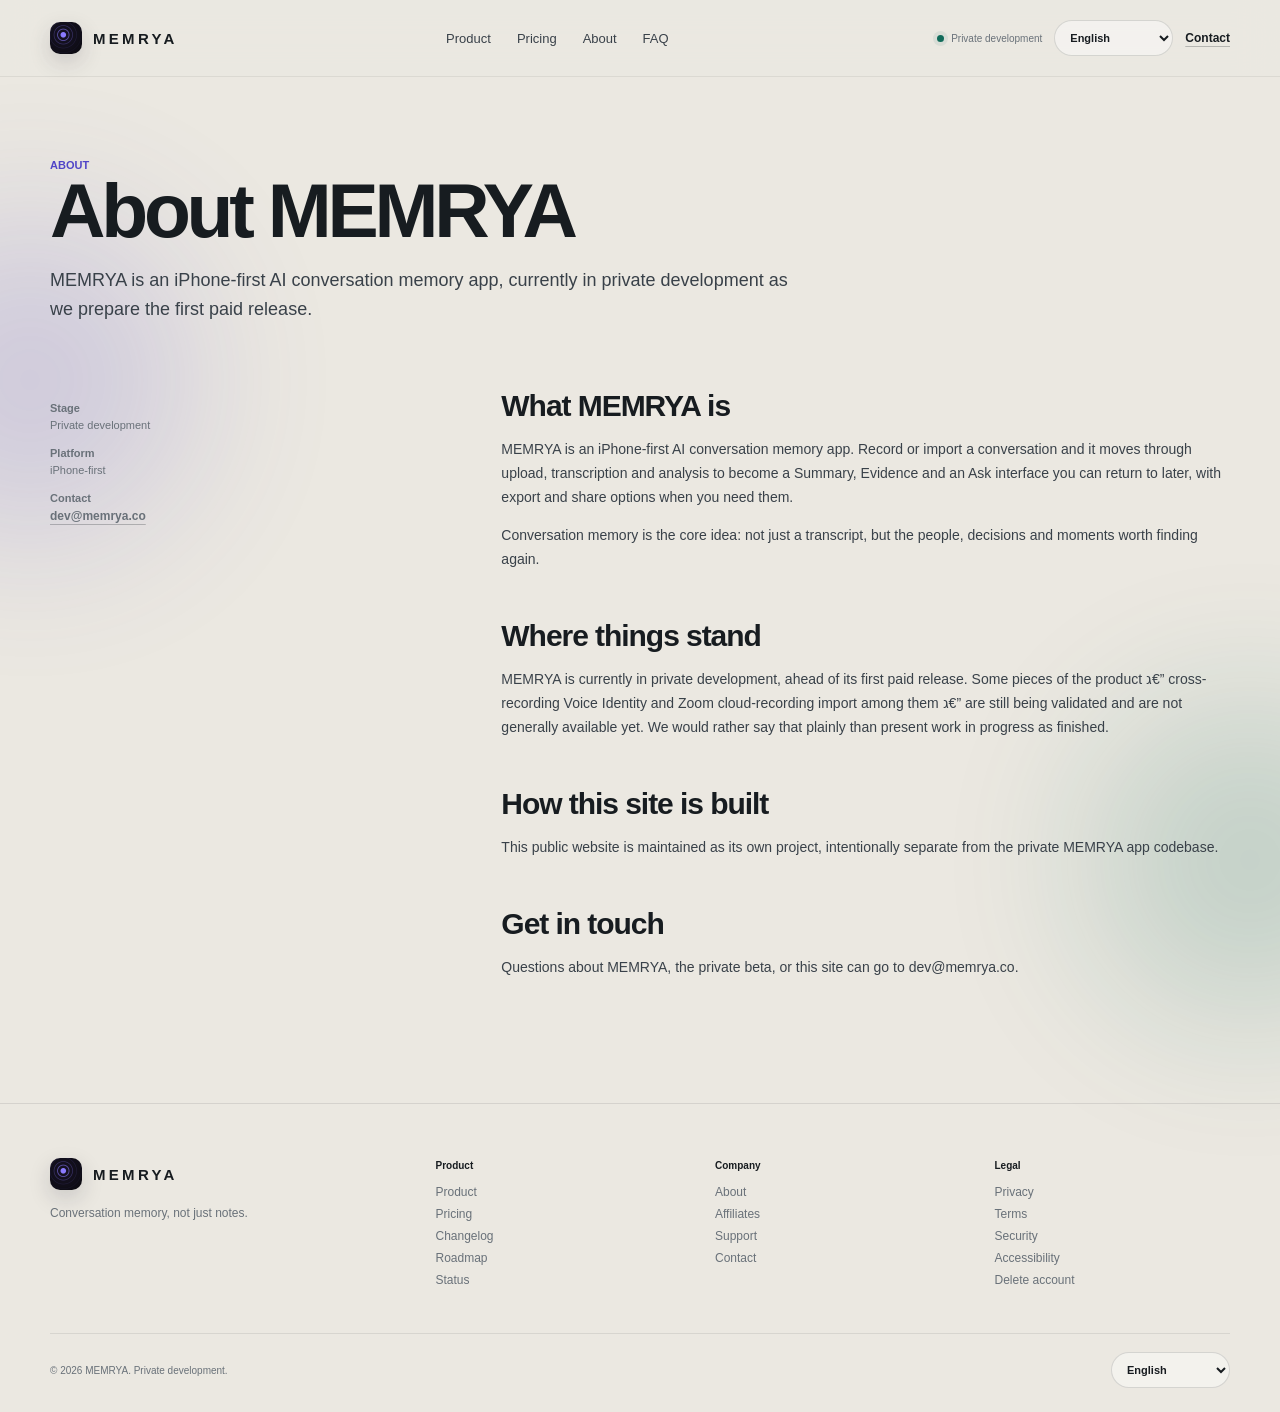
==== about.html @ 75644666 "Launch multilingual MEMRYA product site" ====
﻿<!doctype html>
<html lang="en" dir="ltr">
<head>
  <meta charset="utf-8">
  <meta name="viewport" content="width=device-width,initial-scale=1">
  <meta name="theme-color" content="#e7e3da">
  <meta name="description" content="MEMRYA is an iPhone-first AI conversation memory app, currently in private development as we prepare the first paid release.">
  <meta name="referrer" content="no-referrer">
  <meta http-equiv="Content-Security-Policy" content="default-src 'self'; img-src 'self'; style-src 'self'; script-src 'self'; font-src 'self'; connect-src 'none'; object-src 'none'; base-uri 'none'; form-action 'none'; frame-src 'none'; upgrade-insecure-requests">
  <meta name="robots" content="index,follow,max-image-preview:large">
  <meta property="og:title" content="About MEMRYA">
  <meta property="og:description" content="An iPhone-first AI conversation memory app, currently in private development.">
  <meta property="og:type" content="website">
  <meta property="og:url" content="https://memrya.co/about.html">
  <meta property="og:image" content="https://memrya.co/assets/icon.png">
  <meta name="twitter:card" content="summary">
  <meta name="twitter:title" content="About MEMRYA">
  <meta name="twitter:description" content="An iPhone-first AI conversation memory app, currently in private development.">
  <link rel="canonical" href="https://memrya.co/about.html">
  <link rel="icon" href="./assets/icon.png">
  <link rel="stylesheet" href="./styles.css">
  <title>About MEMRYA ג€” private development</title>
</head>
<body>
  <a class="skip-link" href="#main">Skip to content</a>
  <div class="page-glow page-glow-a" aria-hidden="true"></div>
  <div class="page-glow page-glow-b" aria-hidden="true"></div>
  <header class="site-header">
    <div class="nav shell">
      <a class="brand" href="./index.html#top" aria-label="MEMRYA home">
        <img src="./assets/icon.png" alt="">
        <span>MEMRYA</span>
      </a>
      <nav class="nav-links" id="primary-nav" aria-label="Primary navigation">
        <a href="./index.html#product" data-i18n="nav.product">Product</a>
        <a href="./pricing.html" data-i18n="nav.pricing">Pricing</a>
        <a href="./about.html" data-i18n="nav.about">About</a>
        <a href="./index.html#faq" data-i18n="nav.faq">FAQ</a>
      </nav>
      <div class="nav-actions">
        <span class="status-pill"><i></i><span data-i18n="nav.status">Private development</span></span>
        <label class="locale-switch">
          <span class="sr-only" data-i18n="langswitch.label">Language</span>
          <select id="locale-switch" aria-label="Language"></select>
        </label>
        <a class="ghost-link" href="mailto:dev@memrya.co" data-i18n="nav.contact">Contact</a>
      </div>
      <button class="nav-toggle" type="button" aria-controls="primary-nav" aria-expanded="false" aria-label="Open menu">
        <span></span><span></span>
      </button>
    </div>
  </header>
  <main id="main" class="utility-main">
    <div class="shell">
      <div class="utility-hero reveal">
        <span class="eyebrow">ABOUT</span>
        <h1 data-i18n="page.about.title">About MEMRYA</h1>
        <p data-i18n="page.about.intro">MEMRYA is an iPhone-first AI conversation memory app, currently in private development as we prepare the first paid release.</p>
      </div>
      <div class="utility-grid">
        <aside class="utility-aside reveal">
          <p><strong>Stage</strong><br>Private development</p>
          <p><strong>Platform</strong><br>iPhone-first</p>
          <p><strong>Contact</strong><br><a class="ghost-link" href="mailto:dev@memrya.co">dev@memrya.co</a></p>
        </aside>
        <div class="utility-content reveal">
          <h2>What MEMRYA is</h2>
          <p>MEMRYA is an iPhone-first AI conversation memory app. Record or import a conversation and it moves through upload, transcription and analysis to become a Summary, Evidence and an Ask interface you can return to later, with export and share options when you need them.</p>
          <p>Conversation memory is the core idea: not just a transcript, but the people, decisions and moments worth finding again.</p>

          <h2>Where things stand</h2>
          <p>MEMRYA is currently in private development, ahead of its first paid release. Some pieces of the product ג€” cross-recording Voice Identity and Zoom cloud-recording import among them ג€” are still being validated and are not generally available yet. We would rather say that plainly than present work in progress as finished.</p>

          <h2>How this site is built</h2>
          <p>This public website is maintained as its own project, intentionally separate from the private MEMRYA app codebase.</p>

          <h2>Get in touch</h2>
          <p>Questions about MEMRYA, the private beta, or this site can go to <a href="mailto:dev@memrya.co">dev@memrya.co</a>.</p>
        </div>
      </div>
    </div>
  </main>
  <footer class="footer-deep">
    <div class="shell footer-grid">
      <div class="footer-brand-col">
        <a class="brand" href="./index.html#top"><img src="./assets/icon.png" alt=""><span>MEMRYA</span></a>
        <p data-i18n="footer.tagline">Conversation memory, not just notes.</p>
      </div>
      <div><h4 data-i18n="footer.colProduct">Product</h4><a href="./index.html#product" data-i18n="nav.product">Product</a><a href="./pricing.html" data-i18n="nav.pricing">Pricing</a><a href="./changelog.html" data-i18n="footer.changelog">Changelog</a><a href="./roadmap.html" data-i18n="footer.roadmap">Roadmap</a><a href="./status.html" data-i18n="footer.status">Status</a></div>
      <div><h4 data-i18n="footer.colCompany">Company</h4><a href="./about.html" data-i18n="nav.about">About</a><a href="./affiliates.html" data-i18n="footer.affiliates">Affiliates</a><a href="./support.html" data-i18n="footer.support">Support</a><a href="mailto:dev@memrya.co" data-i18n="nav.contact">Contact</a></div>
      <div><h4 data-i18n="footer.colLegal">Legal</h4><a href="./privacy.html" data-i18n="footer.privacy">Privacy</a><a href="./terms.html" data-i18n="footer.terms">Terms</a><a href="./security.html" data-i18n="footer.security">Security</a><a href="./accessibility.html" data-i18n="footer.accessibility">Accessibility</a><a href="./delete-account.html" data-i18n="footer.deleteAccount">Delete account</a></div>
    </div>
    <div class="shell footer-bottom"><p data-i18n="footer.copyright">ֲ© 2026 MEMRYA. Private development.</p><label class="locale-switch footer-locale"><span class="sr-only" data-i18n="langswitch.label">Language</span><select class="locale-switch-control" aria-label="Language"></select></label></div>
  </footer>
  <script src="./i18n.js" defer></script>
  <script src="./script.js" defer></script>
</body>
</html>
---- styles.css ----
:root{
  --bg:#ebe8e1;--bg-deep:#ddd8ce;--paper:#f8f6f0;--paper-cool:#f0f0ee;
  --ink:#171c20;--ink-2:#394149;--muted:#697179;--line:rgba(23,28,32,.14);
  --violet:#5045c7;--violet-2:#746be1;--teal:#126b5a;--amber:#d3ad43;--dark:#171b1f;
  --display:"Avenir Next","Avenir","Segoe UI Variable Display","SF Pro Display",-apple-system,BlinkMacSystemFont,"Helvetica Neue",sans-serif;
  --body:-apple-system,BlinkMacSystemFont,"Segoe UI Variable Text","Segoe UI",Roboto,Helvetica,Arial,sans-serif;
  --shell:min(1180px,calc(100vw - 40px));
  --shadow:0 35px 90px rgba(31,28,24,.16);
}
*{box-sizing:border-box}
html{scroll-behavior:smooth}
body{margin:0;background:var(--bg);color:var(--ink);font-family:var(--body);overflow-x:hidden;text-rendering:optimizeLegibility}
a{color:inherit;text-decoration:none}img{display:block;max-width:100%}button,select{font:inherit}
.shell{width:var(--shell);margin-inline:auto;min-width:0}
.sr-only{position:absolute;width:1px;height:1px;padding:0;margin:-1px;overflow:hidden;clip:rect(0,0,0,0);white-space:nowrap;border:0}
.skip-link{position:fixed;z-index:9999;top:12px;inset-inline-start:12px;transform:translateY(-150%);background:#fff;color:#111;padding:10px 14px;border-radius:8px}
.skip-link:focus{transform:none}
:focus-visible{outline:3px solid rgba(80,69,199,.5);outline-offset:4px}
.site-header{position:sticky;top:0;z-index:80;background:rgba(235,232,225,.86);backdrop-filter:blur(20px);border-bottom:1px solid rgba(23,28,32,.07)}
.nav{min-height:76px;display:flex;align-items:center;justify-content:space-between;gap:24px}
.brand{display:inline-flex;align-items:center;gap:11px;font-family:var(--display);font-size:15px;font-weight:800;letter-spacing:.22em;white-space:nowrap}
.brand img{width:32px;height:32px;border-radius:10px;box-shadow:0 8px 22px rgba(25,22,52,.16)}
.nav-links{display:flex;align-items:center;gap:26px;font-size:13px;color:var(--ink-2)}
.nav-links a{position:relative}.nav-links a:after{content:"";position:absolute;left:0;right:100%;bottom:-8px;height:1px;background:var(--ink);transition:right .2s ease}
.nav-links a:hover:after{right:0}
.nav-actions{display:flex;align-items:center;gap:12px}
.status-line,.status-pill{display:inline-flex;align-items:center;gap:7px;font-size:10px;color:var(--muted);white-space:nowrap}
.status-line i,.status-pill i{width:7px;height:7px;border-radius:50%;background:var(--teal);box-shadow:0 0 0 4px rgba(18,107,90,.08)}
.locale-switch select,.locale-switch-control{height:36px;border:1px solid var(--line);background:rgba(255,255,255,.42);color:var(--ink);border-radius:999px;padding:0 31px 0 11px;font-size:11px;font-weight:650}
.nav-cta{display:inline-flex;align-items:center;min-height:39px;padding:0 15px;background:var(--ink);color:#fff;border-radius:999px;font-size:11px;font-weight:750}
.nav-toggle{display:none;border:0;background:transparent;width:42px;height:42px;padding:10px;cursor:pointer}.nav-toggle span{display:block;height:2px;background:var(--ink);margin:6px 0}
.hero-v2{display:grid;grid-template-columns:minmax(0,.88fr) minmax(500px,1.12fr);align-items:center;gap:64px;min-height:820px;padding:72px 0 104px}.hero-v2>*{min-width:0}
.hero-copy-v2{position:relative;z-index:3;min-width:0}
.brand-note{margin:0 0 28px;font-family:var(--display);font-size:12px;font-weight:650;color:var(--violet);letter-spacing:.02em}
.hero-v2 h1{font-family:var(--display);font-size:clamp(58px,6.4vw,94px);line-height:.93;letter-spacing:-.068em;font-weight:720;margin:0;max-width:720px}
.hero-v2 h1 span{color:inherit}
.hero-lede{font-size:18px;line-height:1.62;color:var(--ink-2);max-width:620px;margin:30px 0 0}
.hero-actions{display:flex;align-items:center;gap:20px;flex-wrap:wrap;margin-top:32px}
.primary-btn{display:inline-flex;align-items:center;justify-content:center;min-height:52px;padding:0 22px;border-radius:14px;background:var(--ink);color:#fff;font-size:13px;font-weight:760;box-shadow:0 14px 35px rgba(23,28,32,.16)}
.primary-btn:hover{transform:translateY(-1px)}
.primary-btn.light{background:#fff;color:var(--ink)}
.quiet-link{display:inline-flex;align-items:center;gap:7px;font-size:13px;font-weight:700;color:var(--ink-2)}
.hero-proof{display:flex;align-items:center;gap:0;margin-top:34px;color:var(--muted);font-size:11px}
.hero-proof span{display:inline-flex;align-items:center}
.hero-proof span+span:before{content:"";width:3px;height:3px;background:var(--violet);border-radius:50%;margin:0 12px}
.hero-visual-v2{position:relative;min-height:660px;min-width:0}
.hero-visual-v2:before{content:"";position:absolute;width:520px;height:520px;right:-70px;top:10px;border-radius:50%;background:radial-gradient(circle,rgba(80,69,199,.20),rgba(80,69,199,0) 68%);filter:blur(4px);pointer-events:none}
.hero-human{position:absolute;inset:40px 0 46px 44px;margin:0;overflow:hidden;border-radius:52px 12px 52px 52px;box-shadow:var(--shadow);background:#aaa}
.hero-human:after{content:"";position:absolute;inset:0;background:linear-gradient(90deg,rgba(18,22,25,.05),rgba(18,22,25,.02) 45%,rgba(18,22,25,.35))}
.hero-human img{width:100%;height:100%;object-fit:cover;object-position:8% center}
.hero-human figcaption{position:absolute;z-index:2;left:24px;bottom:24px;max-width:250px;color:#fff;display:grid;gap:4px}
.hero-human figcaption strong{font-family:var(--display);font-size:15px}.hero-human figcaption span{font-size:11px;line-height:1.45;color:rgba(255,255,255,.74)}
.iphone-frame{position:absolute;z-index:5;right:-26px;top:4px;width:318px;height:642px;background:#f8f7f3;border:8px solid #11151a;border-radius:48px;box-shadow:0 38px 85px rgba(16,19,22,.34);overflow:hidden;transform:rotate(2deg)}
.iphone-frame:before{content:"";position:absolute;inset:0;border-radius:39px;box-shadow:inset 0 0 0 1px rgba(255,255,255,.8);pointer-events:none}
.iphone-island{position:absolute;z-index:4;top:10px;left:50%;transform:translateX(-50%);width:92px;height:25px;border-radius:999px;background:#090b0d}
.iphone-status{height:49px;padding:16px 18px 0;display:flex;justify-content:space-between;font-size:9px;font-weight:720;color:#3f464d}
.iphone-content{padding:21px 16px 28px}
.memory-head{position:relative;padding-bottom:14px;border-bottom:1px solid rgba(23,28,32,.08)}.memory-head>span{font-size:9px;color:var(--violet);font-weight:800}.memory-head h3{font-family:var(--display);font-size:20px;letter-spacing:-.03em;margin:5px 0 0}.memory-head small{position:absolute;right:0;top:0;display:flex;align-items:center;gap:5px;color:#aa3d37;font-size:8px}.memory-head small i{width:6px;height:6px;border-radius:50%;background:#aa3d37}
.speaker-row-v2{display:grid;grid-template-columns:34px minmax(0,1fr);gap:10px;padding:13px 0;border-bottom:1px solid rgba(23,28,32,.08)}
.avatar{width:34px;height:34px;border-radius:10px;display:grid;place-items:center;font-size:11px;font-weight:800}.avatar.violet{background:rgba(80,69,199,.12);color:var(--violet)}.avatar.teal{background:rgba(18,107,90,.12);color:var(--teal)}
.speaker-row-v2 strong{font-size:10px}.speaker-row-v2 p{font-size:9.5px;line-height:1.4;color:var(--ink-2);margin:3px 0 0}
.ask-mini{margin-top:14px;background:var(--dark);color:#f8f5ef;padding:14px;border-radius:16px}.ask-mini>span{font-size:8px;font-weight:800;color:#c5c0ff}.ask-mini>strong{display:block;font-size:11px;line-height:1.4;margin:6px 0}.ask-mini>p{font-size:9px;line-height:1.42;color:rgba(248,245,239,.72);margin:0 0 9px}.ask-mini small{display:flex;align-items:center;gap:6px;font-size:7.5px;color:rgba(248,245,239,.58)}.ask-mini small i{width:6px;height:6px;border-radius:50%;background:var(--amber)}
.iphone-home{position:absolute;bottom:8px;left:50%;transform:translateX(-50%);width:105px;height:4px;border-radius:999px;background:#16191c}
.hero-memory-card{position:absolute;z-index:7;background:rgba(249,247,242,.94);backdrop-filter:blur(18px);box-shadow:0 18px 50px rgba(25,26,28,.18);padding:16px 18px;color:var(--ink);max-width:230px}
.hero-memory-card>span{font-size:8px;font-weight:800;color:var(--violet)}.hero-memory-card strong{display:block;font-family:var(--display);font-size:13px;margin-top:4px}.hero-memory-card p{font-size:9px;line-height:1.45;color:var(--muted);margin:5px 0 0}
.hero-memory-summary{left:-8px;top:82px;border-radius:18px 18px 5px 18px}.hero-memory-proof{right:96px;bottom:12px;border-radius:5px 18px 18px 18px}
.process-section{padding:112px 0;background:#f3f0ea;border-top:1px solid rgba(23,28,32,.06);border-bottom:1px solid rgba(23,28,32,.08)}
.split-heading{display:grid;grid-template-columns:.38fr 1fr;gap:56px;align-items:start;margin-bottom:60px}
.split-heading>p,.story-intro>p:first-child,.demo-copy>p:first-child,.language-feature>p:first-child,.integration-feature>p:first-child,.trust-column>p:first-child,.pricing-column>p:first-child,.faq-heading>p:first-child{font-size:12px;color:var(--violet);font-weight:700;margin:5px 0 0}
.split-heading h2,.story-intro h2,.demo-copy h2,.identity-copy h2,.language-feature h2,.integration-feature h2,.trust-column h2,.pricing-column h2,.faq-heading h2,.final-cta-inner-v2 h2{font-family:var(--display);letter-spacing:-.045em;line-height:1.03;margin:0;font-weight:700}
.split-heading h2{font-size:clamp(42px,5vw,68px);max-width:780px}
.process-line{display:grid;grid-template-columns:repeat(4,1fr);border-top:1px solid rgba(23,28,32,.19)}
.process-line article{padding:23px 24px 8px 0;min-height:210px;position:relative}
.process-line article+article{padding-left:24px;border-left:1px solid rgba(23,28,32,.1)}
.process-line b{font-family:var(--display);font-size:12px;color:var(--violet);font-weight:800}
.process-line h3{font-family:var(--display);font-size:19px;letter-spacing:-.02em;margin:52px 0 10px}.process-line p{font-size:12px;line-height:1.58;color:var(--muted);margin:0}
.story-section{padding:124px 0 40px}.story-intro{display:grid;grid-template-columns:.28fr .92fr .8fr;gap:46px;align-items:start;margin-bottom:48px}.story-intro h2{font-size:clamp(42px,4.7vw,64px)}.story-intro>p:last-child{font-size:14px;line-height:1.68;color:var(--muted);margin:5px 0 0;max-width:520px}
.story-strip{width:min(1460px,calc(100vw - 28px));margin:0 auto;display:grid;grid-template-columns:1.12fr .88fr .88fr;gap:12px}
.story-panel{height:560px;position:relative;overflow:hidden;background:#444;color:#fff}
.story-work{border-radius:48px 8px 8px 48px}.story-health{border-radius:8px}.story-life{border-radius:8px 48px 48px 8px}
.story-panel img{width:100%;height:100%;object-fit:cover;transition:transform .6s cubic-bezier(.2,.7,.2,1)}.story-work img{object-position:14% center}.story-health img{object-position:center center}.story-life img{object-position:center center}.story-panel:hover img{transform:scale(1.025)}
.story-shade{position:absolute;inset:0;background:linear-gradient(180deg,rgba(10,12,14,.02) 28%,rgba(10,12,14,.78) 100%)}
.story-copy{position:absolute;z-index:2;left:24px;right:24px;bottom:28px}.story-copy span{font-size:11px;color:rgba(255,255,255,.7)}.story-copy h3{font-family:var(--display);font-size:clamp(22px,2vw,31px);line-height:1.08;letter-spacing:-.035em;margin:7px 0 0;max-width:420px}
.memory-tag{position:absolute;z-index:3;top:20px;left:20px;display:flex;align-items:center;gap:8px;background:rgba(250,248,244,.9);color:var(--ink);padding:9px 11px;border-radius:10px;backdrop-filter:blur(12px);font-size:9px}.memory-tag b{color:var(--violet);font-size:8px;letter-spacing:.08em}
.product-demo{padding:120px 0;background:var(--dark);color:#f7f4ed;margin-top:90px}
.product-demo-grid{display:grid;grid-template-columns:.78fr 1.22fr;gap:76px;align-items:center}
.demo-copy h2{font-size:clamp(48px,5.5vw,74px);max-width:540px}.demo-copy>p:nth-of-type(2){font-size:15px;line-height:1.65;color:rgba(247,244,237,.66);max-width:520px;margin:22px 0 30px}.demo-copy>p:first-child{color:#a9a3ff}
.mid-cta{display:inline-flex;align-items:center;min-height:46px;padding:0 18px;border:1px solid rgba(255,255,255,.18);border-radius:12px;font-size:12px;font-weight:760}.mid-cta:hover{background:#fff;color:var(--ink)}
.evidence-console{background:#0d1013;border:1px solid rgba(255,255,255,.12);box-shadow:0 40px 90px rgba(0,0,0,.38);border-radius:26px 8px 26px 8px;overflow:hidden}
.console-top{display:flex;justify-content:space-between;padding:14px 18px;border-bottom:1px solid rgba(255,255,255,.1);font-size:9px;color:rgba(255,255,255,.42)}
.console-question{padding:28px 26px 9px;font-family:var(--display);font-size:23px;letter-spacing:-.03em}.console-answer{padding:0 26px 26px;font-size:13px;line-height:1.6;color:rgba(255,255,255,.7)}
.source-line{display:grid;grid-template-columns:55px 1fr;gap:12px;padding:15px 22px;border-top:1px solid rgba(255,255,255,.08)}.source-line.selected{background:linear-gradient(90deg,rgba(80,69,199,.26),rgba(80,69,199,.04))}.source-time{font-size:10px;color:#aaa4ff;padding-top:2px}.source-line strong{font-size:11px}.source-line p{font-size:11px;line-height:1.48;color:rgba(255,255,255,.6);margin:4px 0 0}.evidence-foot{display:flex;align-items:center;gap:7px;padding:13px 22px;border-top:1px solid rgba(255,255,255,.08);font-size:9px;color:rgba(255,255,255,.55)}.evidence-foot i{width:7px;height:7px;border-radius:50%;background:var(--amber)}
.identity-section{padding:128px 0}.identity-grid{display:grid;grid-template-columns:1fr 1fr;gap:82px;align-items:center}
.identity-visual{min-height:470px;position:relative;background:linear-gradient(145deg,#ddd8ff,#dcece7 72%);border-radius:10px 58px 10px 58px;padding:46px;overflow:hidden}
.identity-visual:after{content:"";position:absolute;width:290px;height:290px;border-radius:50%;background:rgba(255,255,255,.35);right:-110px;top:-80px}
.voice-person{display:flex;align-items:center;gap:13px;position:relative;z-index:2}.voice-face{width:52px;height:52px;border-radius:50%;display:grid;place-items:center;background:#fff;color:var(--violet);font-family:var(--display);font-weight:800;box-shadow:0 12px 30px rgba(80,69,199,.13)}.voice-person strong{display:block;font-family:var(--display);font-size:17px}.voice-person span{font-size:10px;color:var(--muted)}
.waveform{height:150px;display:flex;align-items:center;gap:8px;margin:48px 0 24px}.waveform i{display:block;width:7px;border-radius:99px;background:linear-gradient(180deg,var(--violet),var(--teal));height:var(--h,50px)}.waveform i:nth-child(1){--h:34px}.waveform i:nth-child(2){--h:62px}.waveform i:nth-child(3){--h:96px}.waveform i:nth-child(4){--h:48px}.waveform i:nth-child(5){--h:118px}.waveform i:nth-child(6){--h:76px}.waveform i:nth-child(7){--h:132px}.waveform i:nth-child(8){--h:56px}.waveform i:nth-child(9){--h:88px}.waveform i:nth-child(10){--h:42px}.waveform i:nth-child(11){--h:102px}.waveform i:nth-child(12){--h:67px}.waveform i:nth-child(13){--h:128px}.waveform i:nth-child(14){--h:72px}.waveform i:nth-child(15){--h:46px}.waveform i:nth-child(16){--h:31px}
.match-result{display:grid;gap:4px;position:relative;z-index:2}.match-result span{font-size:9px;color:var(--muted)}.match-result strong{font-family:var(--display);font-size:23px}.match-result small{font-size:10px;color:var(--muted)}
.identity-copy .validation-badge{display:inline-flex;padding:7px 10px;border-radius:999px;background:rgba(211,173,67,.18);color:#775b15;font-size:9px;font-weight:800}.identity-copy h2{font-size:clamp(46px,5vw,68px);margin:22px 0}.identity-copy>p{font-size:15px;line-height:1.7;color:var(--ink-2)}.identity-copy ul{list-style:none;padding:0;margin:28px 0 0}.identity-copy li{padding:13px 0 13px 26px;border-top:1px solid var(--line);font-size:13px;line-height:1.5;position:relative;color:var(--ink-2)}.identity-copy li:before{content:"";position:absolute;left:2px;top:20px;width:8px;height:8px;border-radius:50%;background:var(--violet)}
.language-integrations{padding:108px 0;background:#f3f0ea;border-top:1px solid rgba(23,28,32,.07);border-bottom:1px solid rgba(23,28,32,.08)}
.dual-feature{display:grid;grid-template-columns:1fr 1fr;gap:0}
.language-feature{padding-right:68px}.integration-feature{padding-left:68px;border-left:1px solid var(--line)}
.language-feature h2,.integration-feature h2{font-size:clamp(37px,4vw,54px);margin:10px 0 18px}.language-feature>p:nth-of-type(2){font-size:14px;line-height:1.65;color:var(--muted);max-width:520px}
.language-list{display:flex;flex-wrap:wrap;gap:8px;margin-top:28px}.language-list span{font-size:12px;padding:8px 0;margin-right:18px;border-bottom:1px solid rgba(23,28,32,.2)}
.integration-row{display:flex;align-items:center;justify-content:space-between;gap:20px;padding:18px 0;border-top:1px solid var(--line)}.integration-row strong{font-family:var(--display);font-size:16px}.state{white-space:nowrap;font-size:9px;font-weight:800;padding:7px 9px;border-radius:999px}.state.live{background:rgba(18,107,90,.1);color:var(--teal)}.state.validation{background:rgba(211,173,67,.16);color:#775b15}.state.planned{background:rgba(80,69,199,.1);color:var(--violet)}.integration-feature>small{display:block;font-size:10px;color:var(--muted);margin-top:15px}
.trust-pricing{padding:120px 0}.trust-pricing-grid{display:grid;grid-template-columns:1fr 1fr;gap:90px}.trust-column h2,.pricing-column h2{font-size:clamp(40px,4.4vw,60px);margin:10px 0 30px}.trust-lines{list-style:none;padding:0;margin:0}.trust-lines li{padding:15px 0;border-top:1px solid var(--line);font-size:13px;line-height:1.55;color:var(--ink-2)}.price-line{display:grid;grid-template-columns:.75fr 1.25fr;gap:20px;padding:17px 0;border-top:1px solid var(--line)}.price-line strong{font-family:var(--display);font-size:14px}.price-line span{font-size:12px;line-height:1.5;color:var(--muted)}.pricing-column>.quiet-link{margin-top:22px}
.faq-section-v2{padding:110px 0;background:#f7f4ee}.faq-grid{display:grid;grid-template-columns:.72fr 1.28fr;gap:90px}.faq-heading h2{font-size:clamp(44px,5vw,65px);margin:10px 0}.faq-list{border-top:1px solid var(--line)}.faq-list details{border-bottom:1px solid var(--line)}.faq-list summary{list-style:none;cursor:pointer;position:relative;padding:21px 42px 21px 0;font-family:var(--display);font-size:15px;font-weight:700}.faq-list summary::-webkit-details-marker{display:none}.faq-list summary:after{content:"+";position:absolute;right:3px;top:13px;font-family:var(--body);font-size:27px;font-weight:300;color:var(--violet)}.faq-list details[open] summary:after{content:"−"}.faq-list details p{font-size:13px;line-height:1.65;color:var(--muted);margin:0;padding:0 42px 22px 0}
.final-cta-v2{padding:100px 0}.final-cta-inner-v2{display:grid;grid-template-columns:auto 1fr auto;align-items:center;gap:28px;background:linear-gradient(110deg,#4b42bd,#645ad8 50%,#325f59);color:#fff;border-radius:40px 10px 40px 10px;padding:42px 46px;box-shadow:0 30px 80px rgba(80,69,199,.24)}.final-cta-inner-v2>img{width:58px;height:58px;border-radius:17px;box-shadow:0 15px 30px rgba(0,0,0,.17)}.final-cta-inner-v2>div>p:first-child{font-size:10px;color:rgba(255,255,255,.68);margin:0 0 5px}.final-cta-inner-v2 h2{font-size:35px}.final-cta-inner-v2>div>p:last-child{font-size:12px;line-height:1.5;color:rgba(255,255,255,.75);margin:8px 0 0;max-width:630px}
.footer-deep{padding:54px 0 24px;border-top:1px solid rgba(23,28,32,.1)}.footer-grid{display:grid;grid-template-columns:1.45fr repeat(3,1fr);gap:44px}.footer-brand-col p{font-size:12px;color:var(--muted);max-width:250px}.footer-grid h4{font-family:var(--display);font-size:10px;margin:2px 0 14px}.footer-grid>div:not(:first-child) a{display:block;font-size:12px;color:var(--muted);margin:8px 0}.footer-grid a:hover{color:var(--ink)}.footer-bottom{display:flex;align-items:center;justify-content:space-between;gap:20px;border-top:1px solid rgba(23,28,32,.09);padding-top:18px;margin-top:38px}.footer-bottom p{font-size:10px;color:var(--muted);margin:0}
.ghost-link{font-size:12px;font-weight:700;text-decoration:underline;text-decoration-color:rgba(23,28,32,.25);text-underline-offset:4px}
.page-glow{position:fixed;z-index:-1;pointer-events:none;width:320px;height:320px;border-radius:50%;filter:blur(80px);opacity:.18}.page-glow-a{background:var(--violet);left:-130px;top:220px}.page-glow-b{background:var(--teal);right:-130px;top:700px}
.reveal{opacity:1;transform:none}
.utility-main{padding:78px 0 110px}.utility-hero{max-width:870px;margin-bottom:64px}.utility-hero>.eyebrow{font-size:11px;color:var(--violet);font-weight:700;margin:0 0 14px;text-transform:none;letter-spacing:0}.utility-hero h1{font-family:var(--display);font-size:clamp(52px,6vw,80px);letter-spacing:-.055em;line-height:.98;margin:0}.utility-hero>p{font-size:18px;line-height:1.62;color:var(--ink-2);max-width:740px}.utility-grid{display:grid;grid-template-columns:minmax(0,.68fr) minmax(0,1.32fr);gap:76px}.utility-aside{font-size:11px;line-height:1.55;color:var(--muted)}.utility-content{max-width:790px}.utility-content h2{font-family:var(--display);font-size:30px;letter-spacing:-.035em;margin:48px 0 14px}.utility-content h2:first-child{margin-top:0}.utility-content h3{font-family:var(--display);font-size:20px;margin:32px 0 10px}.utility-content p,.utility-content li{font-size:14px;line-height:1.72;color:var(--ink-2)}.utility-content ul{padding-inline-start:20px}.notice{padding:17px 18px;border-left:3px solid var(--violet);background:rgba(80,69,199,.06);font-size:13px;line-height:1.55;color:var(--ink-2)}.status-table{display:grid}.status-row{display:flex;justify-content:space-between;gap:20px;padding:15px 0;border-bottom:1px solid var(--line);font-size:13px}.status-ok{color:var(--teal)}.status-validation{color:#84651c}
.pricing-grid{display:grid;grid-template-columns:repeat(3,1fr);gap:14px}.pricing-card{padding:24px;background:var(--paper);border:1px solid var(--line);border-radius:16px}.pricing-card>span{font-size:10px;color:var(--violet)}.pricing-card h3{font-family:var(--display);font-size:21px;margin:36px 0 10px}.pricing-card p{font-size:12px;line-height:1.55;color:var(--muted)}
[dir="rtl"] .hero-copy-v2,[dir="rtl"] .split-heading,[dir="rtl"] .story-intro,[dir="rtl"] .demo-copy,[dir="rtl"] .identity-copy,[dir="rtl"] .language-feature,[dir="rtl"] .integration-feature,[dir="rtl"] .trust-column,[dir="rtl"] .pricing-column,[dir="rtl"] .faq-heading{text-align:right}
[dir="rtl"] .iphone-frame{right:auto;left:-26px;transform:rotate(-2deg)}[dir="rtl"] .hero-memory-summary{left:auto;right:-8px}[dir="rtl"] .hero-memory-proof{right:auto;left:96px}
[dir="rtl"] .identity-copy li{padding:13px 26px 13px 0}[dir="rtl"] .identity-copy li:before{left:auto;right:2px}
[dir="rtl"] .language-feature{padding-right:0;padding-left:68px}[dir="rtl"] .integration-feature{padding-left:0;padding-right:68px;border-left:0;border-right:1px solid var(--line)}
[dir="rtl"] .faq-list summary{padding:21px 0 21px 42px}[dir="rtl"] .faq-list summary:after{right:auto;left:3px}[dir="rtl"] .faq-list details p{padding:0 0 22px 42px}
@media(max-width:1080px){
  :root{--shell:min(100% - 30px,900px)}
  .nav-links{display:none;position:absolute;top:68px;left:15px;right:15px;flex-direction:column;align-items:stretch;padding:14px;background:rgba(248,246,240,.98);border:1px solid var(--line);box-shadow:var(--shadow);border-radius:16px}.nav-links.open{display:flex}.nav-links a{padding:9px}
  .nav-toggle{display:block}.nav .status-line,.nav .status-pill,.nav>.nav-actions .nav-cta{display:none}.nav-actions{margin-left:auto}
  .hero-v2{grid-template-columns:minmax(0,1fr);gap:36px;padding-top:56px}.hero-copy-v2{text-align:center}.hero-lede{margin-inline:auto}.hero-actions,.hero-proof{justify-content:center}.hero-visual-v2{min-height:700px;max-width:760px;width:100%;margin:0 auto}
  .split-heading,.story-intro{grid-template-columns:1fr;gap:12px}.process-line{grid-template-columns:1fr 1fr}.process-line article:nth-child(3){border-left:0}
  .story-strip{grid-template-columns:1fr 1fr}.story-work{grid-column:1/-1;height:520px;border-radius:34px 8px 8px 8px}.story-health{border-radius:8px 8px 8px 34px}.story-life{border-radius:8px 8px 34px 8px}
  .product-demo-grid,.identity-grid,.dual-feature,.trust-pricing-grid,.faq-grid{grid-template-columns:1fr;gap:52px}.language-feature{padding-right:0}.integration-feature{padding-left:0;border-left:0;border-top:1px solid var(--line);padding-top:44px}.trust-pricing-grid{gap:72px}.footer-grid{grid-template-columns:1.2fr 1fr 1fr}.footer-grid>div:last-child{grid-column:2/4}.utility-grid{grid-template-columns:1fr;gap:30px}
}
@media(max-width:620px){
  :root{--shell:calc(100vw - 24px)}
  .nav{min-height:68px}.brand{font-size:13px;letter-spacing:.18em}.brand img{width:30px;height:30px}.nav>.nav-actions .locale-switch{display:none}
  .hero-v2{min-height:auto;padding:48px 0 74px;gap:22px}.brand-note{font-size:10px;margin-bottom:20px}.hero-v2 h1{font-size:clamp(36px,9.7vw,40px);letter-spacing:-.045em;line-height:1;max-width:100%}.hero-v2 h1 span{display:block;max-width:100%;white-space:normal}.hero-lede{font-size:15px;line-height:1.58;width:100%;max-width:340px;padding-inline:2px}.hero-actions{gap:10px;flex-direction:column;align-items:stretch;width:100%;max-width:320px;margin-inline:auto;margin-top:27px}.hero-actions .primary-btn,.hero-actions .quiet-link{width:100%;justify-content:center}.primary-btn{min-height:49px;padding:0 18px}.quiet-link{font-size:12px}.hero-proof{display:grid;grid-template-columns:1fr;gap:6px;font-size:9px;width:100%;max-width:255px;margin-inline:auto;text-align:left}.hero-proof span{display:flex;align-items:center}.hero-proof span:before{content:"";width:5px;height:5px;border-radius:50%;background:var(--violet);margin-right:8px;flex:0 0 auto}.hero-proof span+span:before{margin-left:0}
  .hero-visual-v2{min-height:675px;margin-top:8px}.hero-human{inset:0 0 150px 0;border-radius:30px 7px 30px 7px}.hero-human figcaption{left:16px;bottom:16px;right:140px}.hero-human figcaption span{display:none}
  .iphone-frame{width:262px;height:526px;right:-12px;top:64px;border-width:6px;border-radius:39px;transform:rotate(1deg)}.iphone-island{width:76px;height:20px;top:8px}.iphone-status{height:42px;padding:13px 14px 0}.iphone-content{padding:16px 13px 25px}.memory-head h3{font-size:16px}.speaker-row-v2{grid-template-columns:29px minmax(0,1fr);padding:10px 0}.avatar{width:29px;height:29px}.speaker-row-v2 p{font-size:8px}.ask-mini{padding:11px;margin-top:10px}.ask-mini>strong{font-size:9px}.ask-mini>p{font-size:8px}.iphone-home{width:88px}
  .hero-memory-card{max-width:175px;padding:11px 12px}.hero-memory-summary{left:5px;top:455px}.hero-memory-proof{right:2px;bottom:2px}.hero-memory-card strong{font-size:11px}.hero-memory-card p{font-size:8px}
  .process-section{padding:80px 0}.split-heading h2,.story-intro h2{font-size:40px}.process-line{grid-template-columns:1fr}.process-line article{padding:19px 0;min-height:auto}.process-line article+article{padding-left:0;border-left:0;border-top:1px solid rgba(23,28,32,.1)}.process-line h3{margin:12px 0 7px}
  .story-section{padding:84px 0 20px}.story-intro>p:last-child{font-size:13px}.story-strip{width:calc(100vw - 12px);grid-template-columns:1fr;gap:8px}.story-panel,.story-work,.story-health,.story-life{height:430px;border-radius:24px 6px 24px 6px;grid-column:auto}.story-copy{left:18px;right:18px;bottom:20px}.story-copy h3{font-size:25px}.memory-tag{top:14px;left:14px;font-size:8px;max-width:calc(100% - 28px)}
  .product-demo{padding:84px 0;margin-top:64px}.demo-copy h2{font-size:46px}.demo-copy>p:nth-of-type(2){font-size:14px}.evidence-console{border-radius:18px 5px 18px 5px}.console-question{font-size:18px;padding:22px 18px 7px}.console-answer{padding:0 18px 20px}.source-line{grid-template-columns:44px 1fr;padding:13px 16px}
  .identity-section{padding:84px 0}.identity-visual{min-height:390px;padding:28px;border-radius:7px 36px 7px 36px}.waveform{gap:5px;height:125px;margin:37px 0 20px}.waveform i{width:5px}.identity-copy h2{font-size:43px}.identity-copy>p{font-size:14px}
  .language-integrations{padding:80px 0}.language-feature h2,.integration-feature h2{font-size:39px}.integration-row{align-items:flex-start}.integration-row strong{font-size:14px}.state{font-size:8px}
  .trust-pricing{padding:86px 0}.trust-column h2,.pricing-column h2{font-size:40px}.price-line{grid-template-columns:1fr;gap:7px}
  .faq-section-v2{padding:82px 0}.faq-heading h2{font-size:42px}.faq-list summary{font-size:14px}
  .final-cta-v2{padding:74px 0}.final-cta-inner-v2{grid-template-columns:1fr;text-align:center;padding:38px 20px;border-radius:26px 7px 26px 7px}.final-cta-inner-v2>img{margin:0 auto}.final-cta-inner-v2 h2{font-size:32px}
  .footer-grid{grid-template-columns:1fr 1fr;gap:28px}.footer-brand-col{grid-column:1/-1}.footer-grid>div:last-child{grid-column:auto}.footer-bottom{flex-direction:column;align-items:flex-start}
  .utility-main{padding:52px 0 84px}.utility-hero h1{font-size:48px}.utility-hero>p{font-size:16px}.pricing-grid{grid-template-columns:1fr}
}
@media(max-width:350px){.hero-v2 h1{font-size:41px}.hero-actions{flex-direction:column}.primary-btn,.quiet-link{width:100%;justify-content:center}.iphone-frame{width:248px;right:-18px}.hero-memory-card{max-width:160px}}
@media(prefers-reduced-motion:reduce){html{scroll-behavior:auto}*,*:before,*:after{animation:none!important;transition:none!important}}

.home-page .hero-copy-v2{opacity:0;transform:translateY(10px);transition:opacity .55s ease,transform .55s cubic-bezier(.2,.8,.2,1)}
.home-page .hero-human{opacity:0;transform:translateY(8px) scale(.992);transition:opacity .65s .08s ease,transform .65s .08s cubic-bezier(.2,.8,.2,1)}
.home-page .iphone-frame{opacity:0;transform:translateY(14px) rotate(2deg);transition:opacity .65s .16s ease,transform .65s .16s cubic-bezier(.2,.8,.2,1)}
.home-page .hero-memory-card{opacity:0;transition:opacity .45s .34s ease}
.home-page.hero-ready .hero-copy-v2,.home-page.hero-ready .hero-human,.home-page.hero-ready .iphone-frame,.home-page.hero-ready .hero-memory-card{opacity:1}
.home-page.hero-ready .hero-copy-v2,.home-page.hero-ready .hero-human{transform:none}
.home-page.hero-ready .iphone-frame{transform:rotate(2deg)}
@media(max-width:620px){.home-page.hero-ready .iphone-frame{transform:rotate(1deg)}}
@media(prefers-reduced-motion:reduce){.home-page .hero-copy-v2,.home-page .hero-human,.home-page .iphone-frame,.home-page .hero-memory-card{opacity:1!important;transform:none!important;transition:none!important}}
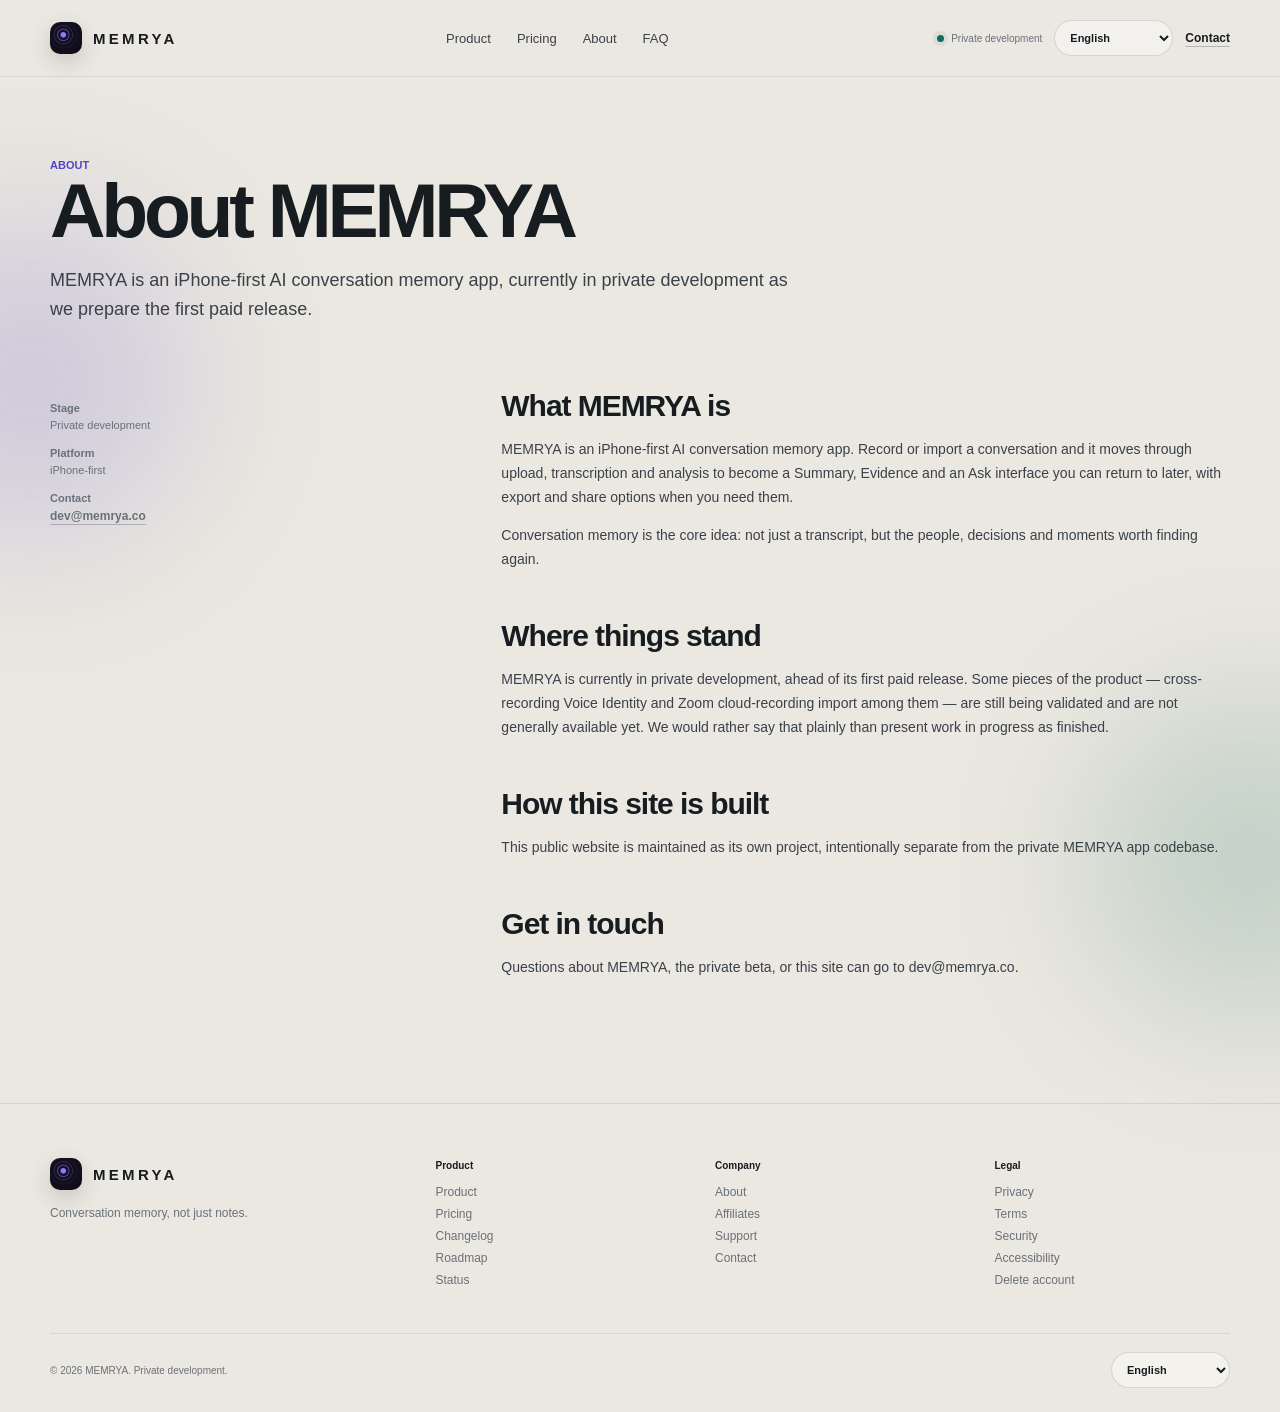
==== commit 2d570bad: "Fix site encoding and improve social sharing preview" ====
--- a/about.html
+++ b/about.html
@@ -6,20 +6,28 @@
   <meta name="theme-color" content="#e7e3da">
   <meta name="description" content="MEMRYA is an iPhone-first AI conversation memory app, currently in private development as we prepare the first paid release.">
   <meta name="referrer" content="no-referrer">
-  <meta http-equiv="Content-Security-Policy" content="default-src 'self'; img-src 'self'; style-src 'self'; script-src 'self'; font-src 'self'; connect-src 'none'; object-src 'none'; base-uri 'none'; form-action 'none'; frame-src 'none'; upgrade-insecure-requests">
+  <meta http-equiv="Content-Security-Policy" content="default-src 'self'; img-src 'self'; style-src 'self'; script-src 'self'; font-src 'self'; connect-src 'none'; object-src 'none'; base-uri 'none'; form-action 'none'; frame-src 'none'">
   <meta name="robots" content="index,follow,max-image-preview:large">
   <meta property="og:title" content="About MEMRYA">
   <meta property="og:description" content="An iPhone-first AI conversation memory app, currently in private development.">
   <meta property="og:type" content="website">
+  <meta property="og:site_name" content="MEMRYA">
   <meta property="og:url" content="https://memrya.co/about.html">
-  <meta property="og:image" content="https://memrya.co/assets/icon.png">
-  <meta name="twitter:card" content="summary">
+  <meta property="og:image" content="https://memrya.co/assets/og-memrya-v2.png">
+  <meta property="og:image:secure_url" content="https://memrya.co/assets/og-memrya-v2.png">
+  <meta property="og:image:width" content="1200">
+  <meta property="og:image:height" content="630">
+  <meta property="og:image:type" content="image/png">
+  <meta property="og:image:alt" content="MEMRYA — Your conversations, remembered.">
+  <meta name="twitter:card" content="summary_large_image">
   <meta name="twitter:title" content="About MEMRYA">
   <meta name="twitter:description" content="An iPhone-first AI conversation memory app, currently in private development.">
+  <meta name="twitter:image" content="https://memrya.co/assets/og-memrya-v2.png">
+  <meta name="twitter:image:alt" content="MEMRYA — Your conversations, remembered.">
   <link rel="canonical" href="https://memrya.co/about.html">
   <link rel="icon" href="./assets/icon.png">
   <link rel="stylesheet" href="./styles.css">
-  <title>About MEMRYA ג€” private development</title>
+  <title>About MEMRYA — private development</title>
 </head>
 <body>
   <a class="skip-link" href="#main">Skip to content</a>
@@ -69,7 +77,7 @@
           <p>Conversation memory is the core idea: not just a transcript, but the people, decisions and moments worth finding again.</p>
 
           <h2>Where things stand</h2>
-          <p>MEMRYA is currently in private development, ahead of its first paid release. Some pieces of the product ג€” cross-recording Voice Identity and Zoom cloud-recording import among them ג€” are still being validated and are not generally available yet. We would rather say that plainly than present work in progress as finished.</p>
+          <p>MEMRYA is currently in private development, ahead of its first paid release. Some pieces of the product — cross-recording Voice Identity and Zoom cloud-recording import among them — are still being validated and are not generally available yet. We would rather say that plainly than present work in progress as finished.</p>
 
           <h2>How this site is built</h2>
           <p>This public website is maintained as its own project, intentionally separate from the private MEMRYA app codebase.</p>
@@ -90,10 +98,11 @@
       <div><h4 data-i18n="footer.colCompany">Company</h4><a href="./about.html" data-i18n="nav.about">About</a><a href="./affiliates.html" data-i18n="footer.affiliates">Affiliates</a><a href="./support.html" data-i18n="footer.support">Support</a><a href="mailto:dev@memrya.co" data-i18n="nav.contact">Contact</a></div>
       <div><h4 data-i18n="footer.colLegal">Legal</h4><a href="./privacy.html" data-i18n="footer.privacy">Privacy</a><a href="./terms.html" data-i18n="footer.terms">Terms</a><a href="./security.html" data-i18n="footer.security">Security</a><a href="./accessibility.html" data-i18n="footer.accessibility">Accessibility</a><a href="./delete-account.html" data-i18n="footer.deleteAccount">Delete account</a></div>
     </div>
-    <div class="shell footer-bottom"><p data-i18n="footer.copyright">ֲ© 2026 MEMRYA. Private development.</p><label class="locale-switch footer-locale"><span class="sr-only" data-i18n="langswitch.label">Language</span><select class="locale-switch-control" aria-label="Language"></select></label></div>
+    <div class="shell footer-bottom"><p data-i18n="footer.copyright">© 2026 MEMRYA. Private development.</p><label class="locale-switch footer-locale"><span class="sr-only" data-i18n="langswitch.label">Language</span><select class="locale-switch-control" aria-label="Language"></select></label></div>
   </footer>
   <script src="./i18n.js" defer></script>
   <script src="./script.js" defer></script>
 </body>
 </html>
 
+
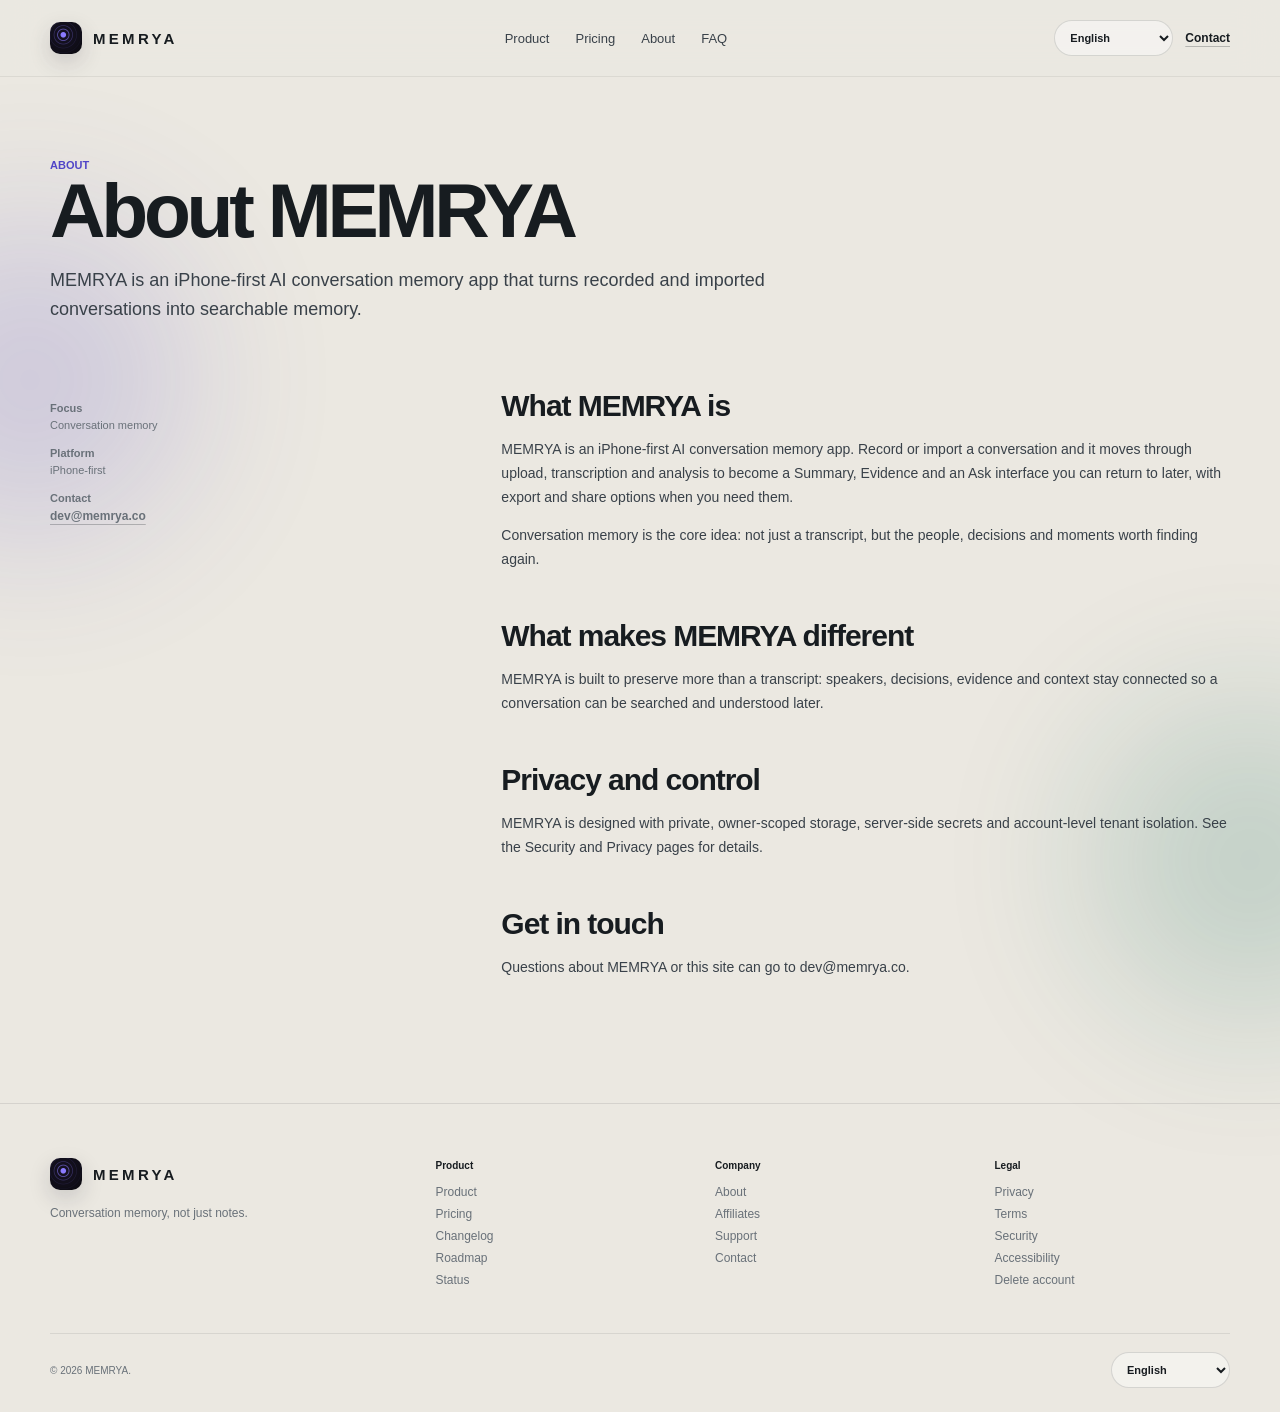
==== commit 894b800e: "Remove prelaunch framing from public site" ====
--- a/about.html
+++ b/about.html
@@ -4,12 +4,12 @@
   <meta charset="utf-8">
   <meta name="viewport" content="width=device-width,initial-scale=1">
   <meta name="theme-color" content="#e7e3da">
-  <meta name="description" content="MEMRYA is an iPhone-first AI conversation memory app, currently in private development as we prepare the first paid release.">
+  <meta name="description" content="MEMRYA is an iPhone-first AI conversation memory app that turns recorded and imported conversations into searchable memory.">
   <meta name="referrer" content="no-referrer">
   <meta http-equiv="Content-Security-Policy" content="default-src 'self'; img-src 'self'; style-src 'self'; script-src 'self'; font-src 'self'; connect-src 'none'; object-src 'none'; base-uri 'none'; form-action 'none'; frame-src 'none'">
   <meta name="robots" content="index,follow,max-image-preview:large">
   <meta property="og:title" content="About MEMRYA">
-  <meta property="og:description" content="An iPhone-first AI conversation memory app, currently in private development.">
+  <meta property="og:description" content="An iPhone-first AI conversation memory app for searchable conversation memory.">
   <meta property="og:type" content="website">
   <meta property="og:site_name" content="MEMRYA">
   <meta property="og:url" content="https://memrya.co/about.html">
@@ -21,13 +21,13 @@
   <meta property="og:image:alt" content="MEMRYA — Your conversations, remembered.">
   <meta name="twitter:card" content="summary_large_image">
   <meta name="twitter:title" content="About MEMRYA">
-  <meta name="twitter:description" content="An iPhone-first AI conversation memory app, currently in private development.">
+  <meta name="twitter:description" content="An iPhone-first AI conversation memory app for searchable conversation memory.">
   <meta name="twitter:image" content="https://memrya.co/assets/og-memrya-v2.png">
   <meta name="twitter:image:alt" content="MEMRYA — Your conversations, remembered.">
   <link rel="canonical" href="https://memrya.co/about.html">
   <link rel="icon" href="./assets/icon.png">
   <link rel="stylesheet" href="./styles.css">
-  <title>About MEMRYA — private development</title>
+  <title>About MEMRYA</title>
 </head>
 <body>
   <a class="skip-link" href="#main">Skip to content</a>
@@ -46,7 +46,6 @@
         <a href="./index.html#faq" data-i18n="nav.faq">FAQ</a>
       </nav>
       <div class="nav-actions">
-        <span class="status-pill"><i></i><span data-i18n="nav.status">Private development</span></span>
         <label class="locale-switch">
           <span class="sr-only" data-i18n="langswitch.label">Language</span>
           <select id="locale-switch" aria-label="Language"></select>
@@ -63,11 +62,11 @@
       <div class="utility-hero reveal">
         <span class="eyebrow">ABOUT</span>
         <h1 data-i18n="page.about.title">About MEMRYA</h1>
-        <p data-i18n="page.about.intro">MEMRYA is an iPhone-first AI conversation memory app, currently in private development as we prepare the first paid release.</p>
+        <p data-i18n="page.about.intro">MEMRYA is an iPhone-first AI conversation memory app that turns recorded and imported conversations into searchable memory.</p>
       </div>
       <div class="utility-grid">
         <aside class="utility-aside reveal">
-          <p><strong>Stage</strong><br>Private development</p>
+          <p><strong>Focus</strong><br>Conversation memory</p>
           <p><strong>Platform</strong><br>iPhone-first</p>
           <p><strong>Contact</strong><br><a class="ghost-link" href="mailto:dev@memrya.co">dev@memrya.co</a></p>
         </aside>
@@ -76,14 +75,14 @@
           <p>MEMRYA is an iPhone-first AI conversation memory app. Record or import a conversation and it moves through upload, transcription and analysis to become a Summary, Evidence and an Ask interface you can return to later, with export and share options when you need them.</p>
           <p>Conversation memory is the core idea: not just a transcript, but the people, decisions and moments worth finding again.</p>
 
-          <h2>Where things stand</h2>
-          <p>MEMRYA is currently in private development, ahead of its first paid release. Some pieces of the product — cross-recording Voice Identity and Zoom cloud-recording import among them — are still being validated and are not generally available yet. We would rather say that plainly than present work in progress as finished.</p>
+          <h2>What makes MEMRYA different</h2>
+          <p>MEMRYA is built to preserve more than a transcript: speakers, decisions, evidence and context stay connected so a conversation can be searched and understood later.</p>
 
-          <h2>How this site is built</h2>
-          <p>This public website is maintained as its own project, intentionally separate from the private MEMRYA app codebase.</p>
+          <h2>Privacy and control</h2>
+          <p>MEMRYA is designed with private, owner-scoped storage, server-side secrets and account-level tenant isolation. See the Security and Privacy pages for details.</p>
 
           <h2>Get in touch</h2>
-          <p>Questions about MEMRYA, the private beta, or this site can go to <a href="mailto:dev@memrya.co">dev@memrya.co</a>.</p>
+          <p>Questions about MEMRYA or this site can go to <a href="mailto:dev@memrya.co">dev@memrya.co</a>.</p>
         </div>
       </div>
     </div>
@@ -98,7 +97,7 @@
       <div><h4 data-i18n="footer.colCompany">Company</h4><a href="./about.html" data-i18n="nav.about">About</a><a href="./affiliates.html" data-i18n="footer.affiliates">Affiliates</a><a href="./support.html" data-i18n="footer.support">Support</a><a href="mailto:dev@memrya.co" data-i18n="nav.contact">Contact</a></div>
       <div><h4 data-i18n="footer.colLegal">Legal</h4><a href="./privacy.html" data-i18n="footer.privacy">Privacy</a><a href="./terms.html" data-i18n="footer.terms">Terms</a><a href="./security.html" data-i18n="footer.security">Security</a><a href="./accessibility.html" data-i18n="footer.accessibility">Accessibility</a><a href="./delete-account.html" data-i18n="footer.deleteAccount">Delete account</a></div>
     </div>
-    <div class="shell footer-bottom"><p data-i18n="footer.copyright">© 2026 MEMRYA. Private development.</p><label class="locale-switch footer-locale"><span class="sr-only" data-i18n="langswitch.label">Language</span><select class="locale-switch-control" aria-label="Language"></select></label></div>
+    <div class="shell footer-bottom"><p data-i18n="footer.copyright">© 2026 MEMRYA.</p><label class="locale-switch footer-locale"><span class="sr-only" data-i18n="langswitch.label">Language</span><select class="locale-switch-control" aria-label="Language"></select></label></div>
   </footer>
   <script src="./i18n.js" defer></script>
   <script src="./script.js" defer></script>
